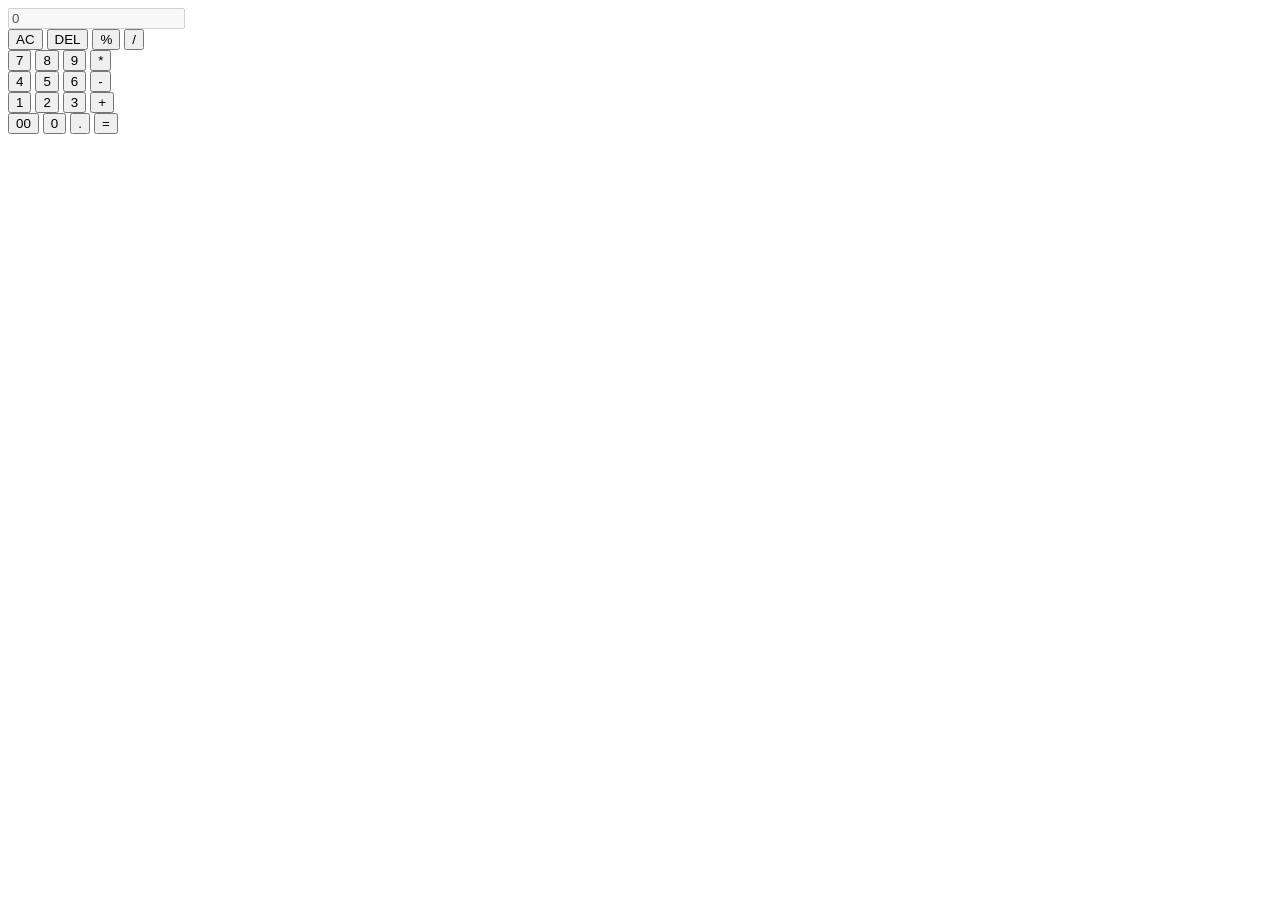
==== test.html @ c70158b6 "add html component" ====
<!DOCTYPE html>
<html lang="en">
<head>
    <meta charset="UTF-8">
    <meta name="viewport" content="width=device-width, initial-scale=1.0">
    <title>Web Calculator</title>
</head>
<body>
    <div class="calculator">
        <div class="display">
            <input type="text" id="inputBox" value="0" placeholder="0" disabled>
        </div>
        <div class="row">
            <button type="button" class="opr">AC</button>
            <button type="button" class="opr">DEL</button>
            <button type="button" class="opr">%</button>
            <button type="button" class="opr">/</button>
        </div>
        <div class="row">
            <button type="button">7</button>
            <button type="button">8</button>
            <button type="button">9</button>
            <button type="button" class="opr">*</button>
        </div>
        <div class="row">
            <button type="button">4</button>
            <button type="button">5</button>
            <button type="button">6</button>
            <button type="button" class="opr">-</button>
        </div>
        <div class="row">
            <button type="button">1</button>
            <button type="button">2</button>
            <button type="button">3</button>
            <button type="button" class="opr">+</button>
        </div>
        <div class="row">
            <button type="button">00</button>
            <button type="button">0</button>
            <button type="button">.</button>
            <button type="button" id="eq">=</button>
        </div>
    </div>
</body>
</html>
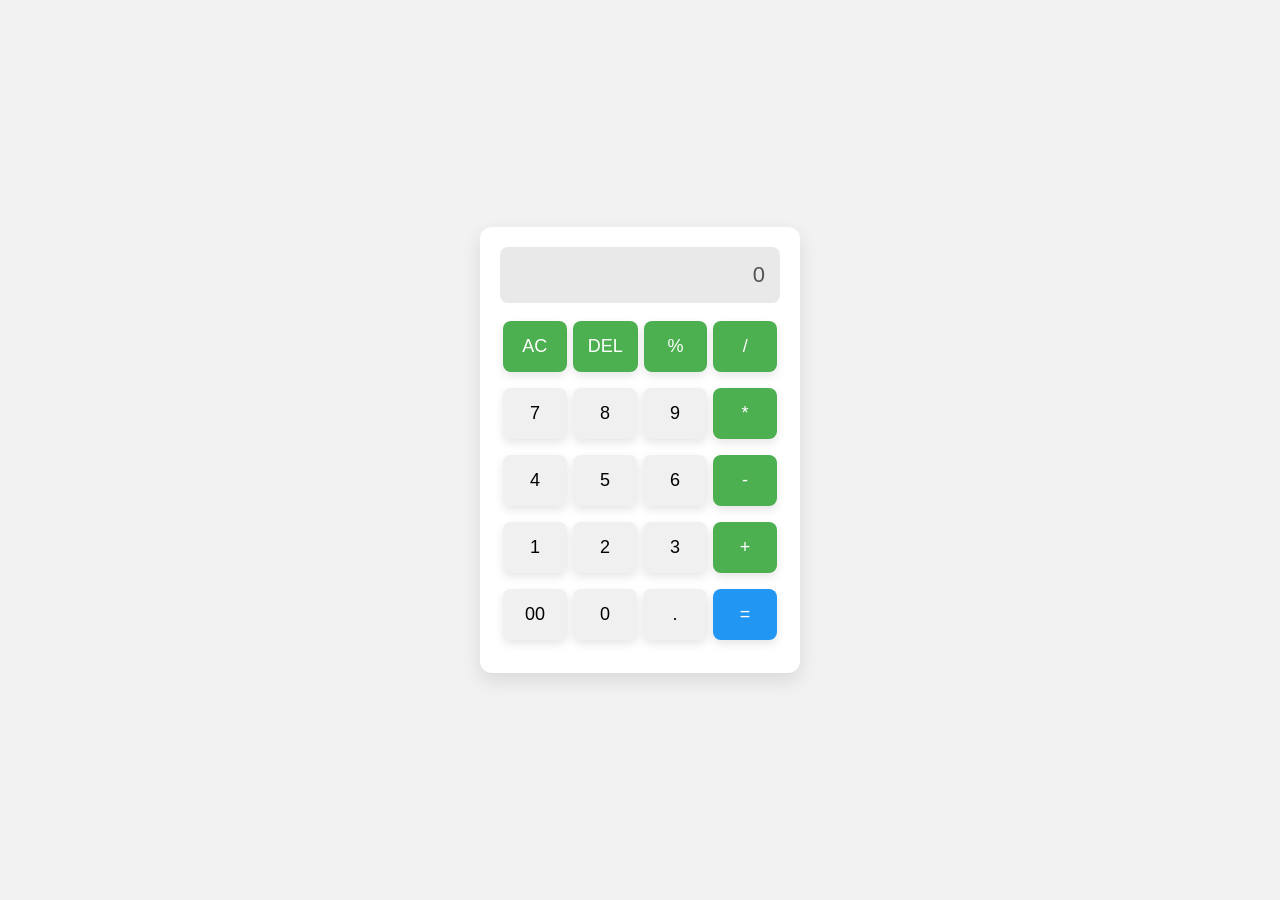
==== commit 7d581db4: "add test.css" ====
--- a/test.html
+++ b/test.html
@@ -4,6 +4,7 @@
     <meta charset="UTF-8">
     <meta name="viewport" content="width=device-width, initial-scale=1.0">
     <title>Web Calculator</title>
+    <link rel="stylesheet" href="test.css"></link>
 </head>
 <body>
     <div class="calculator">
--- a/test.css
+++ b/test.css
@@ -0,0 +1,77 @@
+
+body {
+    background: #f2f2f2;
+    display: flex;
+    justify-content: center;
+    align-items: center;
+    height: 100vh;
+    margin: 0;
+    font-family: Arial, sans-serif;
+}
+
+.calculator {
+    background: #ffffff;
+    padding: 20px;
+    border-radius: 12px;
+    box-shadow: 0 8px 20px rgba(0, 0, 0, 0.1);
+    width: 280px;
+}
+
+.display {
+    margin-bottom: 15px;
+}
+
+#inputBox {
+    width: 100%;
+    padding: 15px;
+    font-size: 22px;
+    border: none;
+    border-radius: 8px;
+    background: #e9e9e9;
+    text-align: right;
+    box-sizing: border-box;
+}
+
+.row {
+    display: flex;
+    justify-content: space-between;
+    margin-bottom: 10px;
+}
+
+button {
+    flex: 1;
+    padding: 15px;
+    margin: 3px;
+    font-size: 18px;
+    border: none;
+    border-radius: 8px;
+    background: #f0f0f0;
+    cursor: pointer;
+    transition: background 0.3s ease;
+    box-shadow: 0 4px 10px rgba(0, 0, 0, 0.1);
+}
+
+button:hover {
+    background: #dcdcdc;
+}
+
+.opr {
+    background: #4caf50;
+    color: white;
+    box-shadow: 0 4px 10px rgba(0, 0, 0, 0.1);
+}
+
+.opr:hover {
+    background: #45a049;
+}
+
+#eq {
+    background: #2196f3;
+    color: white;
+    box-shadow: 0 4px 10px rgba(0, 0, 0, 0.1);
+}
+
+#eq:hover {
+    background: #1e88e5;
+}
+
